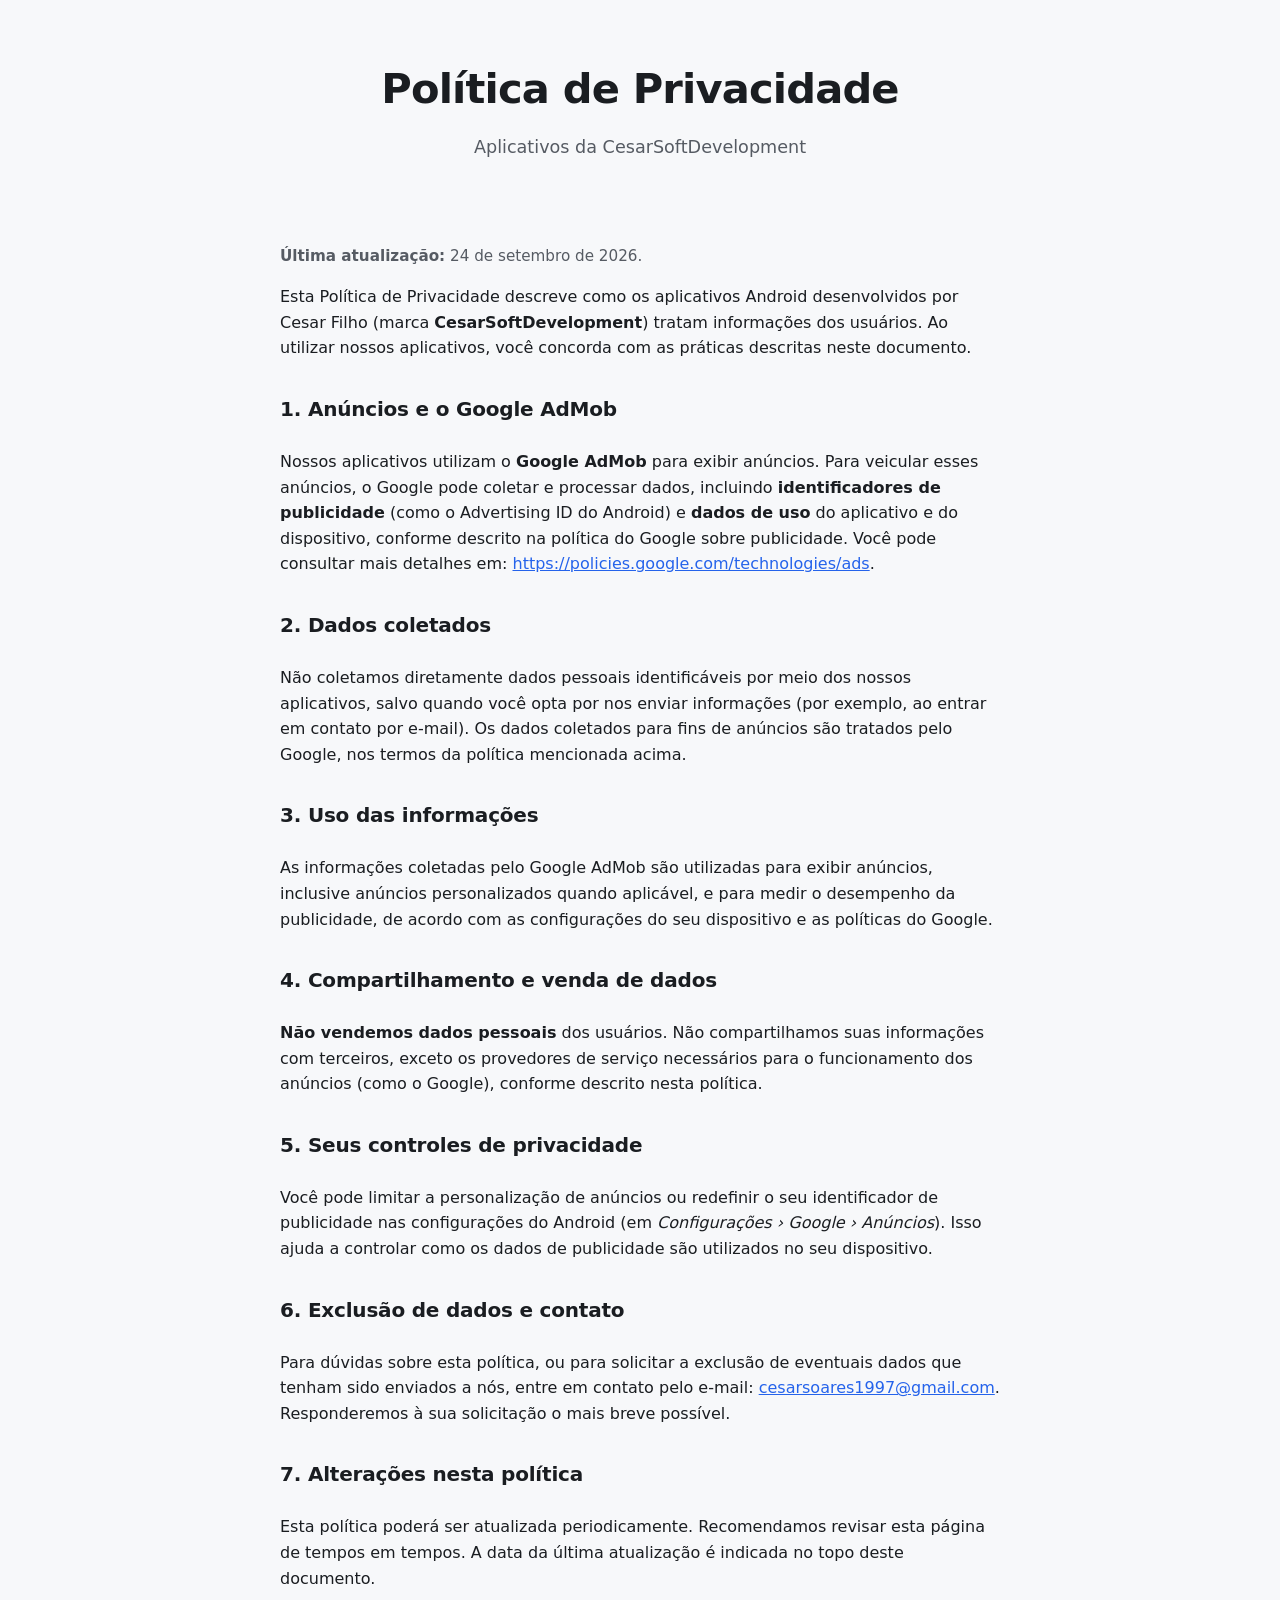
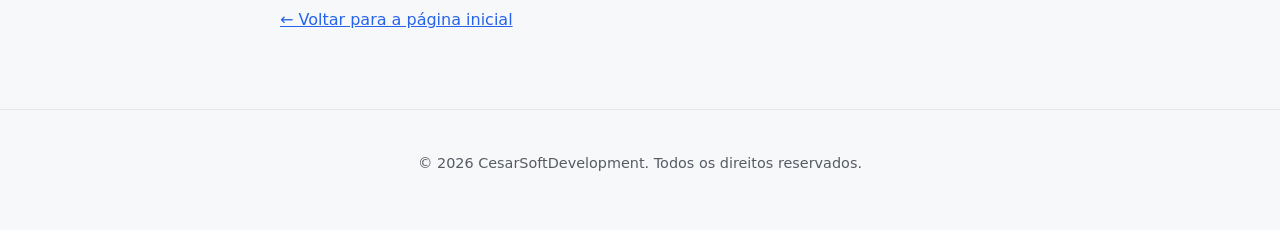
==== privacidade.html @ a3812dcb "Site do desenvolvedor: landing page, política de privacidade e app-ads.txt Co-Authored-By: Claude Op" ====
<!--
  ATENÇÃO: Este é um MODELO de política de privacidade.
  O texto é genérico e precisa ser revisado e adaptado por você (Cesar Filho)
  antes de ser considerado oficial. Confira se ele reflete exatamente como
  seus apps coletam e usam dados. Se necessário, consulte um profissional.
-->
<!DOCTYPE html>
<html lang="pt-BR">
<head>
  <meta charset="UTF-8">
  <meta name="viewport" content="width=device-width, initial-scale=1.0">
  <title>Política de Privacidade — CesarSoftDevelopment</title>
  <meta name="description" content="Política de privacidade dos aplicativos Android da CesarSoftDevelopment, que utilizam o Google AdMob para exibir anúncios.">
  <link rel="stylesheet" href="style.css">
  <link rel="icon" href="assets/icon-placeholder.svg" type="image/svg+xml">
</head>
<body>
  <header class="site-header">
    <div class="container">
      <h1>Política de Privacidade</h1>
      <p class="tagline">Aplicativos da CesarSoftDevelopment</p>
    </div>
  </header>

  <main>
    <section class="section">
      <article class="prose">
        <p class="updated"><strong>Última atualização:</strong> 24 de setembro de 2026.</p>

        <p>Esta Política de Privacidade descreve como os aplicativos Android desenvolvidos por
        Cesar Filho (marca <strong>CesarSoftDevelopment</strong>) tratam informações dos usuários.
        Ao utilizar nossos aplicativos, você concorda com as práticas descritas neste documento.</p>

        <h2>1. Anúncios e o Google AdMob</h2>
        <p>Nossos aplicativos utilizam o <strong>Google AdMob</strong> para exibir anúncios.
        Para veicular esses anúncios, o Google pode coletar e processar dados, incluindo
        <strong>identificadores de publicidade</strong> (como o Advertising ID do Android) e
        <strong>dados de uso</strong> do aplicativo e do dispositivo, conforme descrito na
        política do Google sobre publicidade. Você pode consultar mais detalhes em:
        <a href="https://policies.google.com/technologies/ads" target="_blank" rel="noopener">https://policies.google.com/technologies/ads</a>.</p>

        <h2>2. Dados coletados</h2>
        <p>Não coletamos diretamente dados pessoais identificáveis por meio dos nossos aplicativos,
        salvo quando você opta por nos enviar informações (por exemplo, ao entrar em contato por
        e-mail). Os dados coletados para fins de anúncios são tratados pelo Google, nos termos da
        política mencionada acima.</p>

        <h2>3. Uso das informações</h2>
        <p>As informações coletadas pelo Google AdMob são utilizadas para exibir anúncios,
        inclusive anúncios personalizados quando aplicável, e para medir o desempenho da
        publicidade, de acordo com as configurações do seu dispositivo e as políticas do Google.</p>

        <h2>4. Compartilhamento e venda de dados</h2>
        <p><strong>Não vendemos dados pessoais</strong> dos usuários. Não compartilhamos suas
        informações com terceiros, exceto os provedores de serviço necessários para o
        funcionamento dos anúncios (como o Google), conforme descrito nesta política.</p>

        <h2>5. Seus controles de privacidade</h2>
        <p>Você pode limitar a personalização de anúncios ou redefinir o seu identificador de
        publicidade nas configurações do Android (em <em>Configurações &rsaquo; Google &rsaquo;
        Anúncios</em>). Isso ajuda a controlar como os dados de publicidade são utilizados no seu
        dispositivo.</p>

        <h2>6. Exclusão de dados e contato</h2>
        <p>Para dúvidas sobre esta política, ou para solicitar a exclusão de eventuais dados que
        tenham sido enviados a nós, entre em contato pelo e-mail:
        <a href="mailto:cesarsoares1997@gmail.com">cesarsoares1997@gmail.com</a>.
        Responderemos à sua solicitação o mais breve possível.</p>

        <h2>7. Alterações nesta política</h2>
        <p>Esta política poderá ser atualizada periodicamente. Recomendamos revisar esta página
        de tempos em tempos. A data da última atualização é indicada no topo deste documento.</p>

        <p><a href="index.html">&larr; Voltar para a página inicial</a></p>
      </article>
    </section>
  </main>

  <footer class="site-footer">
    <div class="container">
      <p>&copy; 2026 CesarSoftDevelopment. Todos os direitos reservados.</p>
    </div>
  </footer>
</body>
</html>
---- style.css ----
/* CesarSoftDevelopment — estilos do site do desenvolvedor */

:root {
  color-scheme: light dark;

  --bg: #f7f8fa;
  --surface: #ffffff;
  --text: #1a1d21;
  --text-muted: #565b63;
  --border: #e2e5ea;
  --accent: #2563eb;
  --accent-contrast: #ffffff;
  --shadow: 0 1px 3px rgba(0, 0, 0, 0.08), 0 6px 20px rgba(0, 0, 0, 0.04);
  --radius: 14px;
  --max-width: 960px;
}

@media (prefers-color-scheme: dark) {
  :root {
    --bg: #0f1115;
    --surface: #181b21;
    --text: #eef0f3;
    --text-muted: #a3a9b4;
    --border: #2a2e37;
    --accent: #3b82f6;
    --accent-contrast: #ffffff;
    --shadow: 0 1px 3px rgba(0, 0, 0, 0.4), 0 6px 20px rgba(0, 0, 0, 0.3);
  }
}

* {
  box-sizing: border-box;
}

html {
  scroll-behavior: smooth;
}

body {
  margin: 0;
  font-family: system-ui, -apple-system, "Segoe UI", Roboto, Helvetica, Arial, sans-serif;
  line-height: 1.6;
  color: var(--text);
  background: var(--bg);
  -webkit-font-smoothing: antialiased;
}

.container {
  width: 100%;
  max-width: var(--max-width);
  margin: 0 auto;
  padding: 0 20px;
}

/* Cabeçalho */
.site-header {
  padding: 56px 0 40px;
  text-align: center;
}

.site-header h1 {
  margin: 0 0 10px;
  font-size: clamp(1.8rem, 5vw, 2.6rem);
  letter-spacing: -0.02em;
}

.site-header .tagline {
  margin: 0 auto;
  max-width: 620px;
  font-size: 1.1rem;
  color: var(--text-muted);
}

/* Seções */
.section {
  padding: 28px 0;
}

.section h2 {
  font-size: 1.5rem;
  margin: 0 0 24px;
  letter-spacing: -0.01em;
}

/* Grid de apps */
.apps-grid {
  display: grid;
  grid-template-columns: repeat(auto-fill, minmax(260px, 1fr));
  gap: 20px;
}

.app-card {
  display: flex;
  flex-direction: column;
  background: var(--surface);
  border: 1px solid var(--border);
  border-radius: var(--radius);
  padding: 22px;
  box-shadow: var(--shadow);
}

.app-card__head {
  display: flex;
  align-items: center;
  gap: 14px;
  margin-bottom: 14px;
}

.app-card__icon {
  width: 56px;
  height: 56px;
  border-radius: 12px;
  flex: 0 0 auto;
  object-fit: cover;
  background: var(--bg);
  border: 1px solid var(--border);
}

.app-card__name {
  margin: 0;
  font-size: 1.15rem;
  line-height: 1.25;
}

.app-card__desc {
  margin: 0 0 20px;
  color: var(--text-muted);
  font-size: 0.95rem;
  flex: 1 1 auto;
}

/* Botões / rótulos */
.btn {
  display: inline-block;
  align-self: flex-start;
  padding: 10px 18px;
  border-radius: 10px;
  background: var(--accent);
  color: var(--accent-contrast);
  text-decoration: none;
  font-weight: 600;
  font-size: 0.95rem;
  transition: opacity 0.15s ease, transform 0.05s ease;
}

.btn:hover {
  opacity: 0.9;
}

.btn:active {
  transform: translateY(1px);
}

.badge-soon {
  display: inline-block;
  align-self: flex-start;
  padding: 8px 16px;
  border-radius: 10px;
  background: var(--border);
  color: var(--text-muted);
  font-weight: 600;
  font-size: 0.9rem;
}

/* Contato */
.contact a {
  color: var(--accent);
  font-weight: 600;
  text-decoration: none;
}

.contact a:hover {
  text-decoration: underline;
}

/* Rodapé */
.site-footer {
  margin-top: 32px;
  padding: 28px 0 40px;
  border-top: 1px solid var(--border);
  text-align: center;
  color: var(--text-muted);
  font-size: 0.9rem;
}

.site-footer a {
  color: var(--accent);
  text-decoration: none;
}

.site-footer a:hover {
  text-decoration: underline;
}

/* Conteúdo de texto (política de privacidade) */
.prose {
  max-width: 720px;
  margin: 0 auto;
}

.prose h1 {
  font-size: clamp(1.6rem, 4vw, 2.2rem);
  letter-spacing: -0.02em;
}

.prose h2 {
  margin-top: 32px;
  font-size: 1.25rem;
}

.prose a {
  color: var(--accent);
}

.prose .updated {
  color: var(--text-muted);
  font-size: 0.95rem;
}

/* Acessibilidade: foco visível */
a:focus-visible,
.btn:focus-visible {
  outline: 3px solid var(--accent);
  outline-offset: 2px;
  border-radius: 6px;
}

@media (max-width: 480px) {
  .site-header {
    padding: 40px 0 28px;
  }
}
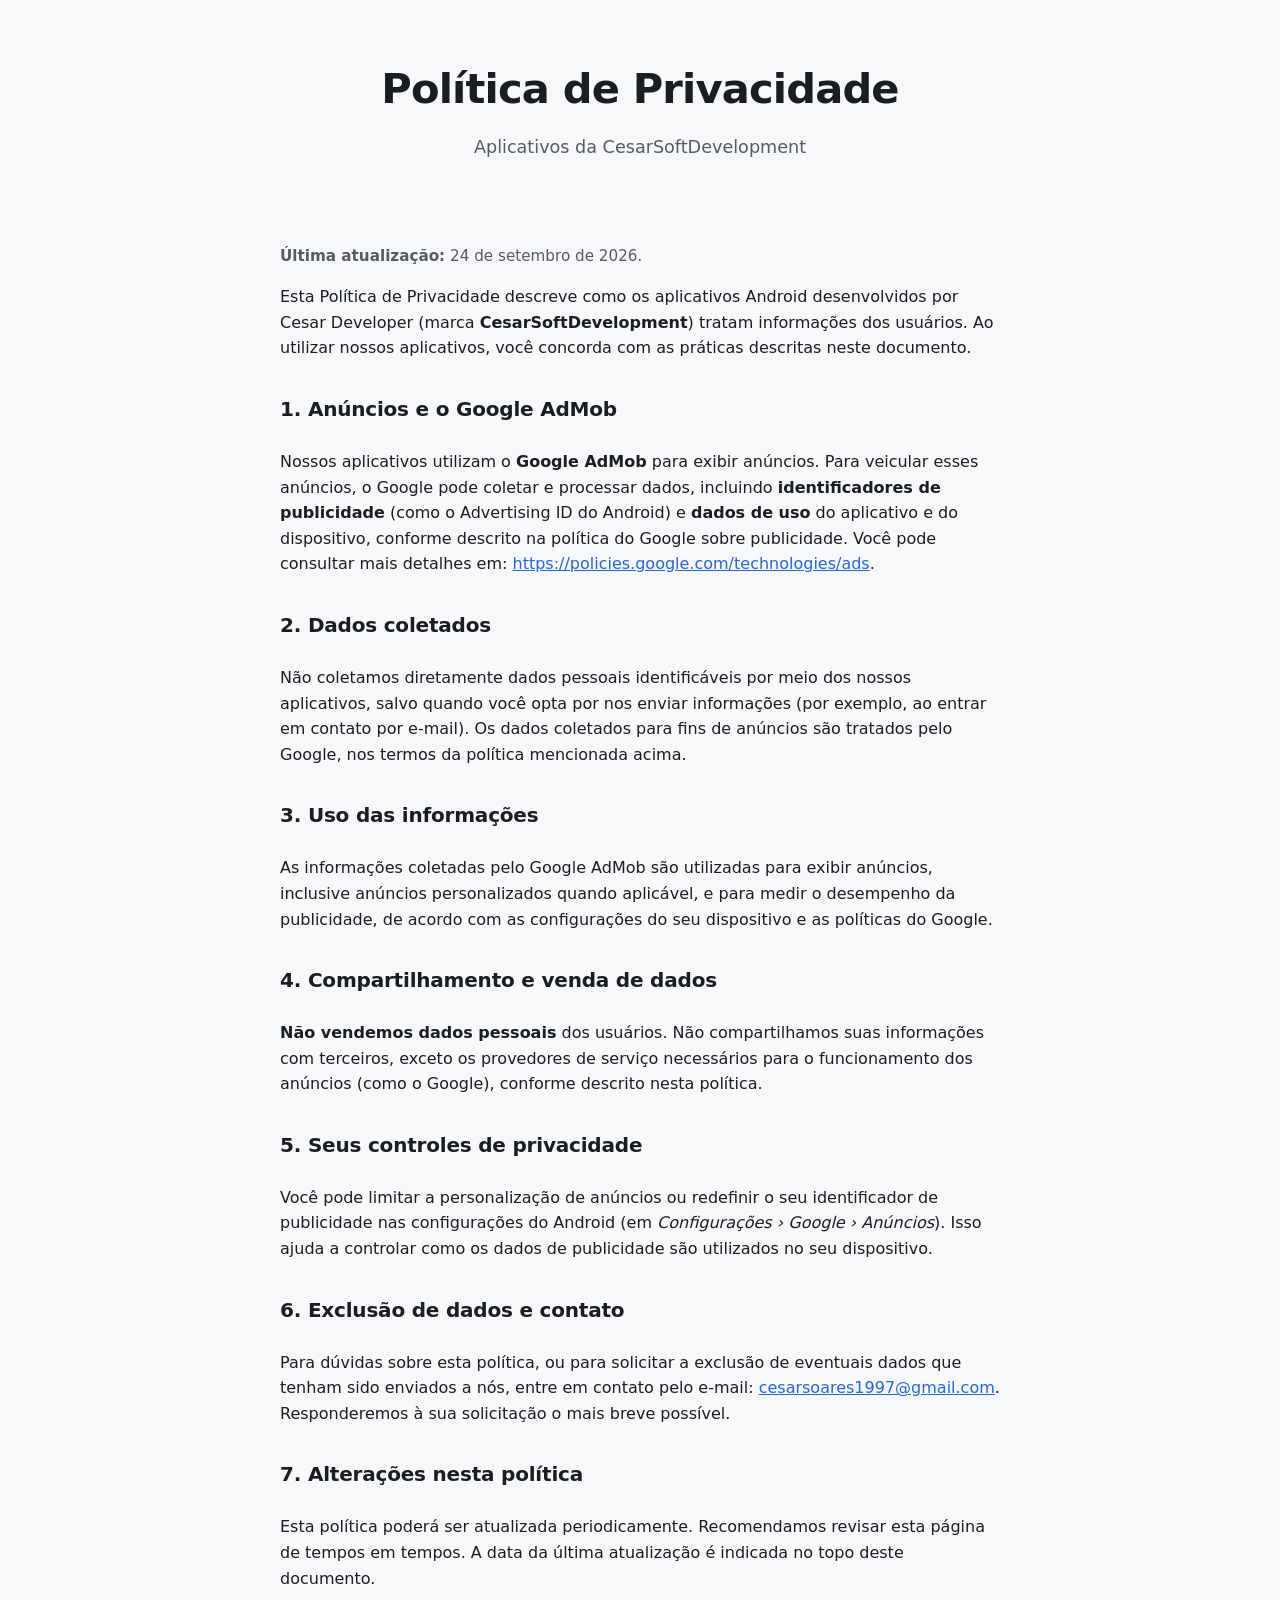
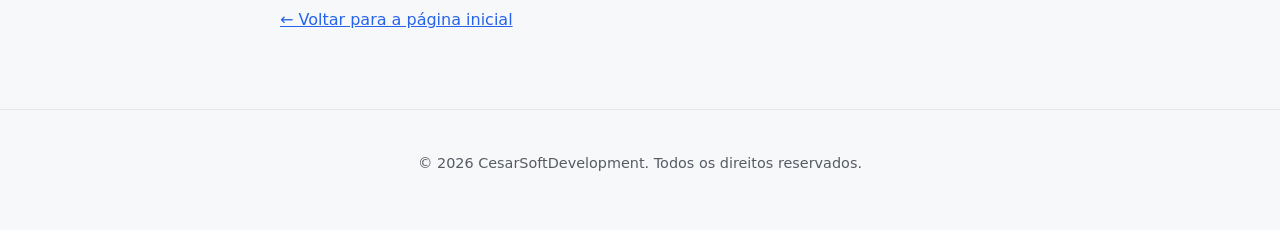
==== commit 08419b63: "Adiciona ícones dos apps, foto de perfil e ajustes de conteúdo Co-Authored-By: Claude Opus 4.8 <nore" ====
--- a/privacidade.html
+++ b/privacidade.html
@@ -28,7 +28,7 @@
         <p class="updated"><strong>Última atualização:</strong> 24 de setembro de 2026.</p>
 
         <p>Esta Política de Privacidade descreve como os aplicativos Android desenvolvidos por
-        Cesar Filho (marca <strong>CesarSoftDevelopment</strong>) tratam informações dos usuários.
+        Cesar Developer (marca <strong>CesarSoftDevelopment</strong>) tratam informações dos usuários.
         Ao utilizar nossos aplicativos, você concorda com as práticas descritas neste documento.</p>
 
         <h2>1. Anúncios e o Google AdMob</h2>
--- a/style.css
+++ b/style.css
@@ -56,6 +56,17 @@
 .site-header {
   padding: 56px 0 40px;
   text-align: center;
+}
+
+.site-header .avatar {
+  width: 116px;
+  height: 116px;
+  border-radius: 50%;
+  object-fit: cover;
+  margin: 0 auto 18px;
+  display: block;
+  border: 3px solid var(--surface);
+  box-shadow: var(--shadow);
 }
 
 .site-header h1 {
